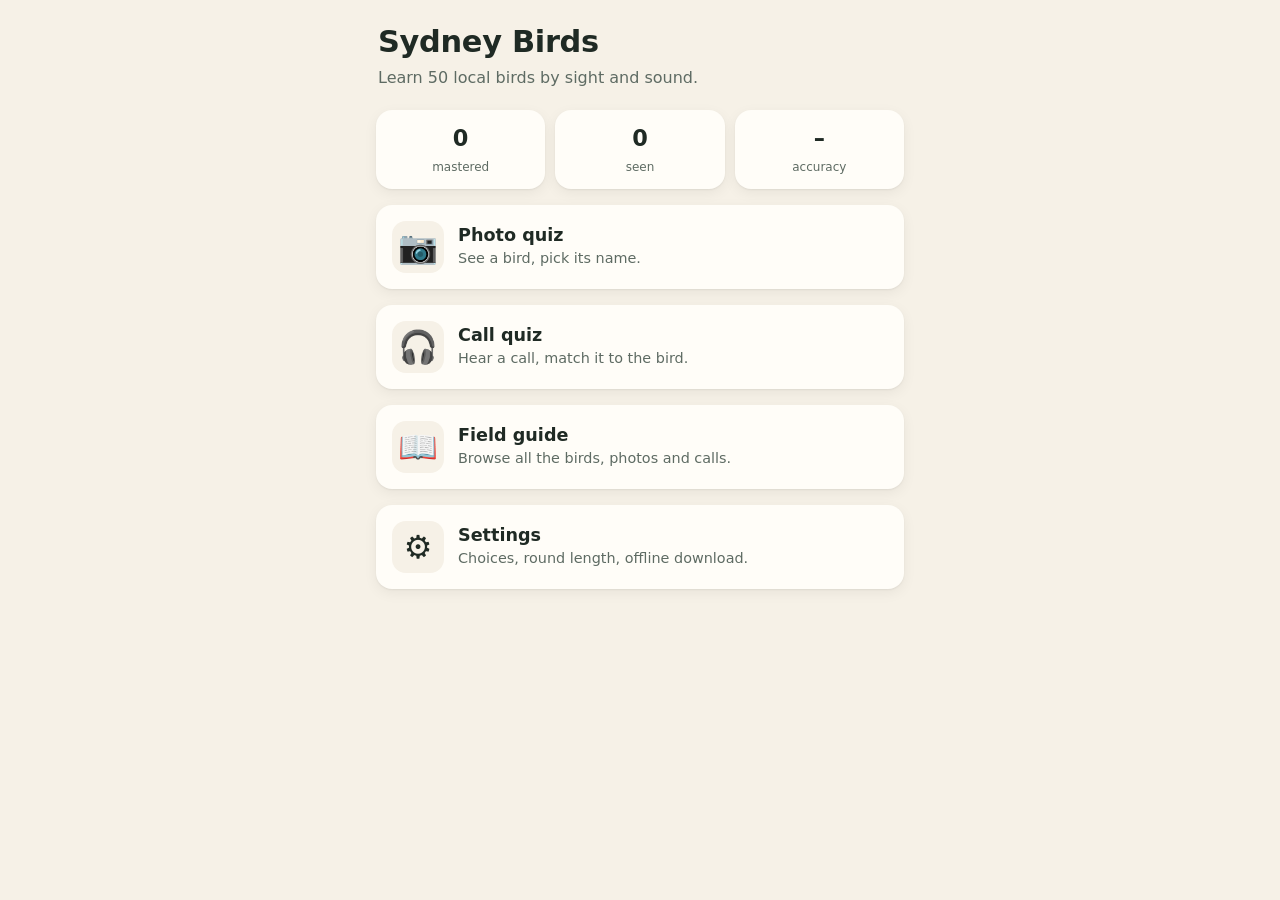
==== app/index.html @ 3a02658d "Sydney Birds: photo and call quiz app for 50 Sydney birds Installable offline web app with a photo q" ====
<!doctype html>
<html lang="en-AU">
<head>
  <meta charset="utf-8">
  <meta name="viewport" content="width=device-width, initial-scale=1, viewport-fit=cover">
  <title>Sydney Birds</title>
  <meta name="description" content="Learn the birds of Sydney by sight and sound.">
  <meta name="theme-color" content="#2f5d46">
  <meta name="apple-mobile-web-app-capable" content="yes">
  <meta name="mobile-web-app-capable" content="yes">
  <meta name="apple-mobile-web-app-status-bar-style" content="black-translucent">
  <meta name="apple-mobile-web-app-title" content="Sydney Birds">
  <link rel="manifest" href="manifest.webmanifest">
  <link rel="icon" href="icons/icon-192.png">
  <link rel="apple-touch-icon" href="icons/apple-touch-icon.png">
  <link rel="stylesheet" href="style.css">
</head>
<body>
  <main id="main" aria-live="polite"></main>
  <script src="app.js"></script>
</body>
</html>
---- app/style.css ----
:root {
  --bg: #f6f1e7;
  --card: #fffdf8;
  --ink: #1f2a24;
  --muted: #5e6b63;
  --line: #e2dccd;
  --brand: #2f5d46;
  --brand-ink: #ffffff;
  --accent: #d9822b;
  --good: #2e7d4f;
  --good-bg: #dff1e5;
  --bad: #b23a2e;
  --bad-bg: #f8e0dc;
  --shadow: 0 1px 2px rgba(0, 0, 0, .06), 0 4px 14px rgba(0, 0, 0, .06);
  --radius: 16px;
  color-scheme: light dark;
}
@media (prefers-color-scheme: dark) {
  :root {
    --bg: #131a16;
    --card: #1c2520;
    --ink: #e9efe9;
    --muted: #9fb0a5;
    --line: #2c3832;
    --brand: #5fa37f;
    --brand-ink: #0f1712;
    --good-bg: #1f3a2a;
    --bad-bg: #432421;
    --good: #7fd29e;
    --bad: #f0907f;
    --shadow: none;
  }
}

* { box-sizing: border-box; }
html, body { margin: 0; }
body {
  background: var(--bg);
  color: var(--ink);
  font: 16px/1.45 system-ui, -apple-system, "Segoe UI", Roboto, sans-serif;
  -webkit-tap-highlight-color: transparent;
  overscroll-behavior-y: none;
}
main {
  max-width: 560px;
  margin: 0 auto;
  min-height: 100dvh;
  padding: calc(env(safe-area-inset-top) + 16px) 16px calc(env(safe-area-inset-bottom) + 24px);
  display: flex;
  flex-direction: column;
  gap: 16px;
}
h1, h2, h3 { margin: 0; line-height: 1.2; }
h1 { font-size: 1.9rem; letter-spacing: -.01em; }
h2 { font-size: 1.3rem; }
p { margin: 0; }
.muted { color: var(--muted); }
.small { font-size: .8rem; }
button { font: inherit; color: inherit; cursor: pointer; }
a { color: var(--brand); }

/* Top bar */
.bar { display: flex; align-items: center; gap: 12px; min-height: 40px; }
.bar .grow { flex: 1; }
.icon-btn {
  border: 0; background: var(--card); box-shadow: var(--shadow);
  width: 40px; height: 40px; border-radius: 50%;
  display: grid; place-items: center; font-size: 1.1rem;
}
.progress { height: 6px; border-radius: 3px; background: var(--line); overflow: hidden; flex: 1; }
.progress > span { display: block; height: 100%; background: var(--brand); transition: width .3s; }

/* Home */
.hero { padding: 8px 2px 4px; }
.hero p { margin-top: 6px; }
.mode {
  display: flex; align-items: center; gap: 14px; text-align: left;
  width: 100%; border: 0; border-radius: var(--radius);
  background: var(--card); box-shadow: var(--shadow); padding: 16px;
}
.mode .emoji { font-size: 2rem; width: 52px; height: 52px; border-radius: 14px; display: grid; place-items: center; background: var(--bg); }
.mode h3 { font-size: 1.1rem; }
.mode p { color: var(--muted); font-size: .9rem; margin-top: 2px; }
.stat-row { display: grid; grid-template-columns: repeat(3, 1fr); gap: 10px; }
.stat { background: var(--card); box-shadow: var(--shadow); border-radius: var(--radius); padding: 12px; text-align: center; }
.stat b { display: block; font-size: 1.4rem; }
.stat span { font-size: .75rem; color: var(--muted); }

/* Settings */
.panel { background: var(--card); box-shadow: var(--shadow); border-radius: var(--radius); padding: 4px 16px; }
.setting { display: flex; align-items: center; justify-content: space-between; gap: 12px; padding: 12px 0; border-bottom: 1px solid var(--line); }
.setting:last-child { border-bottom: 0; }
.seg { display: inline-flex; background: var(--bg); border-radius: 10px; padding: 3px; }
.seg button { border: 0; background: transparent; padding: 6px 12px; border-radius: 8px; font-size: .9rem; }
.seg button[aria-pressed="true"] { background: var(--brand); color: var(--brand-ink); }

/* Quiz */
.media {
  position: relative; border-radius: var(--radius); overflow: hidden;
  background: var(--card); box-shadow: var(--shadow); aspect-ratio: 4 / 3;
}
.media img { width: 100%; height: 100%; object-fit: cover; display: block; }
.media .credit {
  position: absolute; left: 0; right: 0; bottom: 0; padding: 14px 10px 6px;
  font-size: .68rem; color: #fff; background: linear-gradient(transparent, rgba(0, 0, 0, .55));
  white-space: nowrap; overflow: hidden; text-overflow: ellipsis;
}
.listen { display: grid; place-items: center; gap: 10px; aspect-ratio: auto; padding: 28px 16px; }
.play {
  width: 96px; height: 96px; border-radius: 50%; border: 0;
  background: var(--brand); color: var(--brand-ink); font-size: 2.2rem;
  display: grid; place-items: center; box-shadow: var(--shadow);
}
.play.playing { animation: pulse 1.4s ease-in-out infinite; }
@keyframes pulse { 50% { transform: scale(1.06); } }

.choices { display: grid; gap: 10px; }
.choices.names button {
  border: 2px solid transparent; background: var(--card); box-shadow: var(--shadow);
  border-radius: 14px; padding: 15px 16px; text-align: left; font-size: 1.05rem; font-weight: 600;
}
.choices.photos { grid-template-columns: 1fr 1fr; }
.choices.photos.two { grid-template-columns: 1fr 1fr; }
.choices.photos button {
  border: 3px solid transparent; padding: 0; border-radius: 14px; overflow: hidden;
  background: var(--card); box-shadow: var(--shadow); aspect-ratio: 1; position: relative;
}
.choices.photos img { width: 100%; height: 100%; object-fit: cover; display: block; }
.choices.photos .label {
  position: absolute; left: 0; right: 0; bottom: 0; padding: 18px 8px 6px; font-size: .8rem; font-weight: 600;
  color: #fff; background: linear-gradient(transparent, rgba(0, 0, 0, .7));
}
.choices button.right { border-color: var(--good); background: var(--good-bg); }
.choices button.wrong { border-color: var(--bad); background: var(--bad-bg); }
.choices button:disabled { cursor: default; }
.choices button.dim { opacity: .5; }

.feedback { border-radius: var(--radius); padding: 14px 16px; display: grid; gap: 6px; }
.feedback.good { background: var(--good-bg); }
.feedback.bad { background: var(--bad-bg); }
.feedback h3 { font-size: 1.05rem; }
.feedback.good h3 { color: var(--good); }
.feedback.bad h3 { color: var(--bad); }
.feedback .actions { display: flex; gap: 8px; flex-wrap: wrap; margin-top: 4px; }

.btn {
  border: 0; border-radius: 12px; padding: 12px 18px; font-weight: 600;
  background: var(--brand); color: var(--brand-ink); text-align: center;
}
.btn.secondary { background: var(--card); color: var(--ink); box-shadow: var(--shadow); }
.btn.block { width: 100%; padding: 15px; font-size: 1.05rem; }
.sticky-next { position: sticky; bottom: calc(env(safe-area-inset-bottom) + 12px); }

/* Results */
.score { text-align: center; padding: 20px 0 4px; }
.score b { font-size: 3rem; display: block; line-height: 1; }
.missed { display: grid; gap: 8px; }
.row {
  display: flex; align-items: center; gap: 12px; padding: 8px; width: 100%; text-align: left;
  background: var(--card); box-shadow: var(--shadow); border-radius: 14px; border: 0;
}
.row img { width: 56px; height: 56px; border-radius: 10px; object-fit: cover; flex: none; }
.row .grow { flex: 1; min-width: 0; }
.row .sub { font-size: .8rem; color: var(--muted); }

/* Browse */
.search {
  width: 100%; border: 1px solid var(--line); background: var(--card); color: var(--ink);
  border-radius: 12px; padding: 12px 14px; font: inherit;
}
.grid { display: grid; grid-template-columns: repeat(auto-fill, minmax(150px, 1fr)); gap: 10px; }
.tile {
  border: 0; padding: 0; background: var(--card); box-shadow: var(--shadow);
  border-radius: 14px; overflow: hidden; text-align: left; position: relative;
}
.tile img { width: 100%; aspect-ratio: 1; object-fit: cover; display: block; }
.tile span { display: block; padding: 8px 10px 10px; font-size: .85rem; font-weight: 600; line-height: 1.25; }
.tile .dot { position: absolute; top: 8px; right: 8px; width: 12px; height: 12px; border-radius: 50%; border: 2px solid #fff; }
.dot.mastered { background: var(--good); }
.dot.learning { background: var(--accent); }

.gallery { display: flex; overflow-x: auto; scroll-snap-type: x mandatory; gap: 8px; border-radius: var(--radius); scrollbar-width: none; }
.gallery::-webkit-scrollbar { display: none; }
.gallery .media { flex: 0 0 100%; scroll-snap-align: center; }
.calls { display: grid; gap: 8px; }
.call-row { display: flex; align-items: center; gap: 12px; }
.call-row .icon-btn { flex: none; background: var(--brand); color: var(--brand-ink); }
.call-row .sub { font-size: .75rem; color: var(--muted); overflow: hidden; text-overflow: ellipsis; white-space: nowrap; }
.tip { background: var(--card); box-shadow: var(--shadow); border-radius: var(--radius); padding: 14px 16px; }

.credits li { margin-bottom: 6px; font-size: .8rem; color: var(--muted); }
.credits ul { padding-left: 18px; margin: 6px 0 14px; }
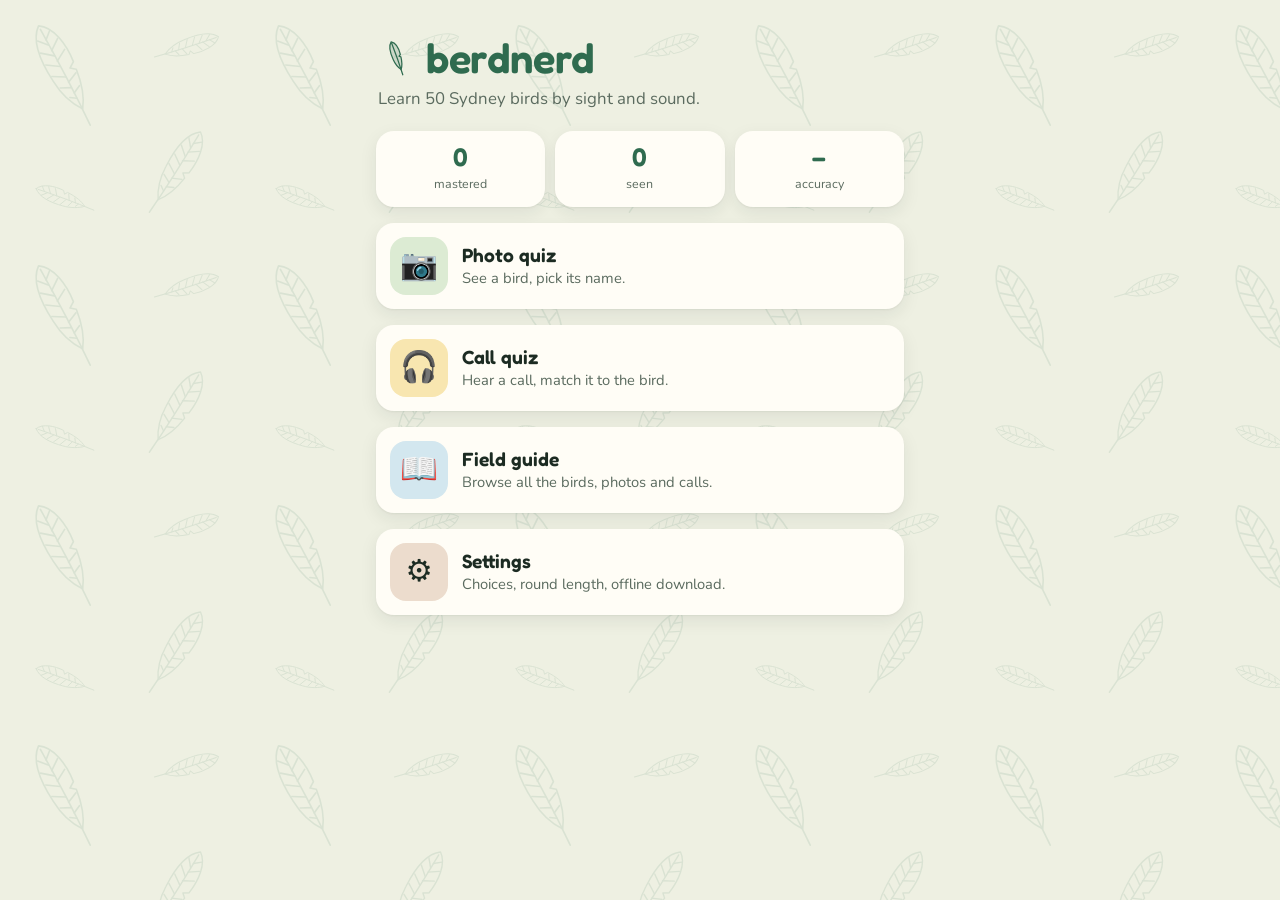
==== commit 3b2a533a: "Rename to berdnerd; new look with Fredoka/Nunito and feather motif Natural greens, wattle and sky pa" ====
--- a/app/index.html
+++ b/app/index.html
@@ -3,16 +3,19 @@
 <head>
   <meta charset="utf-8">
   <meta name="viewport" content="width=device-width, initial-scale=1, viewport-fit=cover">
-  <title>Sydney Birds</title>
+  <title>berdnerd</title>
   <meta name="description" content="Learn the birds of Sydney by sight and sound.">
-  <meta name="theme-color" content="#2f5d46">
+  <meta name="theme-color" content="#2f6b4f" media="(prefers-color-scheme: light)">
+  <meta name="theme-color" content="#12221a" media="(prefers-color-scheme: dark)">
   <meta name="apple-mobile-web-app-capable" content="yes">
   <meta name="mobile-web-app-capable" content="yes">
   <meta name="apple-mobile-web-app-status-bar-style" content="black-translucent">
-  <meta name="apple-mobile-web-app-title" content="Sydney Birds">
+  <meta name="apple-mobile-web-app-title" content="berdnerd">
   <link rel="manifest" href="manifest.webmanifest">
   <link rel="icon" href="icons/icon-192.png">
   <link rel="apple-touch-icon" href="icons/apple-touch-icon.png">
+  <link rel="preload" href="fonts/fredoka.woff2" as="font" type="font/woff2" crossorigin>
+  <link rel="preload" href="fonts/nunito.woff2" as="font" type="font/woff2" crossorigin>
   <link rel="stylesheet" href="style.css">
 </head>
 <body>
--- a/app/style.css
+++ b/app/style.css
@@ -1,34 +1,63 @@
+/* Fonts (SIL Open Font License, see fonts/) */
+@font-face {
+  font-family: 'Fredoka';
+  src: url('fonts/fredoka.woff2') format('woff2');
+  font-weight: 400 700;
+  font-display: swap;
+}
+@font-face {
+  font-family: 'Nunito';
+  src: url('fonts/nunito.woff2') format('woff2');
+  font-weight: 400 800;
+  font-display: swap;
+}
+
 :root {
-  --bg: #f6f1e7;
-  --card: #fffdf8;
-  --ink: #1f2a24;
-  --muted: #5e6b63;
-  --line: #e2dccd;
-  --brand: #2f5d46;
+  --bg: #eef0e2;
+  --motif: rgba(47, 107, 79, .10);
+  --card: #fffdf6;
+  --ink: #1c2b22;
+  --muted: #5b6b5f;
+  --line: #dde2cf;
+  --brand: #2f6b4f;
   --brand-ink: #ffffff;
-  --accent: #d9822b;
-  --good: #2e7d4f;
-  --good-bg: #dff1e5;
-  --bad: #b23a2e;
-  --bad-bg: #f8e0dc;
-  --shadow: 0 1px 2px rgba(0, 0, 0, .06), 0 4px 14px rgba(0, 0, 0, .06);
-  --radius: 16px;
+  --accent: #d99a1e;
+  --tile-sage: #dcebd3;
+  --tile-wattle: #f8e6b0;
+  --tile-sky: #d3e7ef;
+  --tile-bark: #ecdccd;
+  --listen-bg: var(--tile-wattle);
+  --good: #2b7a4b;
+  --good-bg: #dcefdf;
+  --bad: #b5452f;
+  --bad-bg: #f7e1da;
+  --shadow: 0 1px 2px rgba(28, 43, 34, .06), 0 6px 18px rgba(28, 43, 34, .08);
+  --radius: 18px;
+  --font-display: 'Fredoka', 'Nunito', system-ui, sans-serif;
+  --font-body: 'Nunito', system-ui, -apple-system, 'Segoe UI', Roboto, sans-serif;
   color-scheme: light dark;
 }
 @media (prefers-color-scheme: dark) {
   :root {
-    --bg: #131a16;
-    --card: #1c2520;
-    --ink: #e9efe9;
-    --muted: #9fb0a5;
-    --line: #2c3832;
-    --brand: #5fa37f;
-    --brand-ink: #0f1712;
-    --good-bg: #1f3a2a;
-    --bad-bg: #432421;
-    --good: #7fd29e;
-    --bad: #f0907f;
-    --shadow: none;
+    --bg: #12221a;
+    --motif: rgba(170, 220, 180, .07);
+    --card: #1b3125;
+    --ink: #eaf2ea;
+    --muted: #a9bfae;
+    --line: #2a4535;
+    --brand: #74c494;
+    --brand-ink: #0e1b13;
+    --accent: #f0c04e;
+    --tile-sage: #29503a;
+    --tile-wattle: #4f4320;
+    --tile-sky: #23475a;
+    --tile-bark: #4a3a2c;
+    --listen-bg: var(--tile-sage);
+    --good: #82d6a3;
+    --good-bg: #1f4430;
+    --bad: #f39a86;
+    --bad-bg: #4a2a24;
+    --shadow: 0 1px 2px rgba(0, 0, 0, .25);
   }
 }
 
@@ -37,9 +66,20 @@
 body {
   background: var(--bg);
   color: var(--ink);
-  font: 16px/1.45 system-ui, -apple-system, "Segoe UI", Roboto, sans-serif;
+  font: 16px/1.5 var(--font-body);
   -webkit-tap-highlight-color: transparent;
   overscroll-behavior-y: none;
+}
+/* Faint repeated feathers behind everything; the mask takes its colour from the theme. */
+body::before {
+  content: '';
+  position: fixed;
+  inset: 0;
+  z-index: -1;
+  background: var(--motif);
+  -webkit-mask: url('feathers.svg') 0 0 / 240px 240px repeat;
+  mask: url('feathers.svg') 0 0 / 240px 240px repeat;
+  pointer-events: none;
 }
 main {
   max-width: 560px;
@@ -50,9 +90,10 @@
   flex-direction: column;
   gap: 16px;
 }
-h1, h2, h3 { margin: 0; line-height: 1.2; }
-h1 { font-size: 1.9rem; letter-spacing: -.01em; }
-h2 { font-size: 1.3rem; }
+h1, h2, h3 { margin: 0; line-height: 1.15; font-family: var(--font-display); font-weight: 600; }
+h1 { font-size: 2.6rem; letter-spacing: -.01em; }
+h2 { font-size: 1.4rem; }
+h3 { font-size: 1.15rem; }
 p { margin: 0; }
 .muted { color: var(--muted); }
 .small { font-size: .8rem; }
@@ -60,38 +101,50 @@
 a { color: var(--brand); }
 
 /* Top bar */
-.bar { display: flex; align-items: center; gap: 12px; min-height: 40px; }
+.bar { display: flex; align-items: center; gap: 12px; min-height: 44px; }
 .bar .grow { flex: 1; }
 .icon-btn {
   border: 0; background: var(--card); box-shadow: var(--shadow);
-  width: 40px; height: 40px; border-radius: 50%;
-  display: grid; place-items: center; font-size: 1.1rem;
-}
-.progress { height: 6px; border-radius: 3px; background: var(--line); overflow: hidden; flex: 1; }
-.progress > span { display: block; height: 100%; background: var(--brand); transition: width .3s; }
+  width: 42px; height: 42px; border-radius: 50%;
+  display: grid; place-items: center; font-size: 1.15rem; flex: none;
+}
+.progress { height: 10px; border-radius: 5px; background: var(--line); overflow: hidden; flex: 1; }
+.progress > span { display: block; height: 100%; border-radius: 5px; background: linear-gradient(90deg, var(--brand), var(--accent)); transition: width .3s; }
+.score-pill {
+  font-family: var(--font-display); font-weight: 600; min-width: 42px; height: 32px; padding: 0 10px;
+  display: grid; place-items: center; border-radius: 16px; background: var(--tile-wattle);
+}
 
 /* Home */
-.hero { padding: 8px 2px 4px; }
-.hero p { margin-top: 6px; }
+.hero { padding: 18px 2px 4px; }
+.wordmark { display: flex; align-items: center; gap: 10px; color: var(--brand); }
+.wordmark svg { width: 38px; height: 38px; flex: none; transform: rotate(-20deg); }
+.hero p { margin-top: 4px; font-size: 1.05rem; }
 .mode {
   display: flex; align-items: center; gap: 14px; text-align: left;
   width: 100%; border: 0; border-radius: var(--radius);
-  background: var(--card); box-shadow: var(--shadow); padding: 16px;
-}
-.mode .emoji { font-size: 2rem; width: 52px; height: 52px; border-radius: 14px; display: grid; place-items: center; background: var(--bg); }
-.mode h3 { font-size: 1.1rem; }
-.mode p { color: var(--muted); font-size: .9rem; margin-top: 2px; }
+  background: var(--card); box-shadow: var(--shadow); padding: 14px;
+  transition: transform .12s;
+}
+.mode:active { transform: scale(.98); }
+.mode .emoji { font-size: 1.9rem; width: 58px; height: 58px; border-radius: 16px; display: grid; place-items: center; flex: none; }
+.mode h3 { font-size: 1.2rem; }
+.mode p { color: var(--muted); font-size: .92rem; margin-top: 1px; }
+.mode.photo .emoji { background: var(--tile-sage); }
+.mode.call .emoji { background: var(--tile-wattle); }
+.mode.browse .emoji { background: var(--tile-sky); }
+.mode.settings .emoji { background: var(--tile-bark); }
 .stat-row { display: grid; grid-template-columns: repeat(3, 1fr); gap: 10px; }
-.stat { background: var(--card); box-shadow: var(--shadow); border-radius: var(--radius); padding: 12px; text-align: center; }
-.stat b { display: block; font-size: 1.4rem; }
-.stat span { font-size: .75rem; color: var(--muted); }
+.stat { background: var(--card); box-shadow: var(--shadow); border-radius: var(--radius); padding: 12px 8px; text-align: center; }
+.stat b { display: block; font: 600 1.6rem/1.1 var(--font-display); color: var(--brand); }
+.stat span { font-size: .78rem; color: var(--muted); }
 
 /* Settings */
 .panel { background: var(--card); box-shadow: var(--shadow); border-radius: var(--radius); padding: 4px 16px; }
 .setting { display: flex; align-items: center; justify-content: space-between; gap: 12px; padding: 12px 0; border-bottom: 1px solid var(--line); }
 .setting:last-child { border-bottom: 0; }
-.seg { display: inline-flex; background: var(--bg); border-radius: 10px; padding: 3px; }
-.seg button { border: 0; background: transparent; padding: 6px 12px; border-radius: 8px; font-size: .9rem; }
+.seg { display: inline-flex; background: var(--bg); border-radius: 12px; padding: 3px; flex: none; }
+.seg button { border: 0; background: transparent; padding: 6px 12px; border-radius: 9px; font-size: .9rem; font-weight: 700; }
 .seg button[aria-pressed="true"] { background: var(--brand); color: var(--brand-ink); }
 
 /* Quiz */
@@ -105,29 +158,31 @@
   font-size: .68rem; color: #fff; background: linear-gradient(transparent, rgba(0, 0, 0, .55));
   white-space: nowrap; overflow: hidden; text-overflow: ellipsis;
 }
-.listen { display: grid; place-items: center; gap: 10px; aspect-ratio: auto; padding: 28px 16px; }
+.listen { display: grid; place-items: center; gap: 10px; aspect-ratio: auto; padding: 28px 16px; background: var(--listen-bg); }
 .play {
-  width: 96px; height: 96px; border-radius: 50%; border: 0;
-  background: var(--brand); color: var(--brand-ink); font-size: 2.2rem;
-  display: grid; place-items: center; box-shadow: var(--shadow);
+  width: 100px; height: 100px; border-radius: 50%; border: 0;
+  background: var(--brand); color: var(--brand-ink); font-size: 2.3rem;
+  display: grid; place-items: center; box-shadow: 0 0 0 8px rgba(255, 255, 255, .25), var(--shadow);
 }
 .play.playing { animation: pulse 1.4s ease-in-out infinite; }
-@keyframes pulse { 50% { transform: scale(1.06); } }
+@keyframes pulse { 50% { transform: scale(1.07); } }
+.listen p { color: var(--ink); opacity: .75; }
 
 .choices { display: grid; gap: 10px; }
 .choices.names button {
   border: 2px solid transparent; background: var(--card); box-shadow: var(--shadow);
-  border-radius: 14px; padding: 15px 16px; text-align: left; font-size: 1.05rem; font-weight: 600;
+  border-radius: 16px; padding: 15px 16px; text-align: left;
+  font: 600 1.1rem/1.2 var(--font-display);
 }
 .choices.photos { grid-template-columns: 1fr 1fr; }
-.choices.photos.two { grid-template-columns: 1fr 1fr; }
 .choices.photos button {
-  border: 3px solid transparent; padding: 0; border-radius: 14px; overflow: hidden;
+  border: 3px solid transparent; padding: 0; border-radius: 16px; overflow: hidden;
   background: var(--card); box-shadow: var(--shadow); aspect-ratio: 1; position: relative;
 }
 .choices.photos img { width: 100%; height: 100%; object-fit: cover; display: block; }
 .choices.photos .label {
-  position: absolute; left: 0; right: 0; bottom: 0; padding: 18px 8px 6px; font-size: .8rem; font-weight: 600;
+  position: absolute; left: 0; right: 0; bottom: 0; padding: 18px 8px 6px;
+  font: 600 .9rem/1.2 var(--font-display);
   color: #fff; background: linear-gradient(transparent, rgba(0, 0, 0, .7));
 }
 .choices button.right { border-color: var(--good); background: var(--good-bg); }
@@ -138,44 +193,49 @@
 .feedback { border-radius: var(--radius); padding: 14px 16px; display: grid; gap: 6px; }
 .feedback.good { background: var(--good-bg); }
 .feedback.bad { background: var(--bad-bg); }
-.feedback h3 { font-size: 1.05rem; }
+.feedback h3 { font-size: 1.25rem; }
 .feedback.good h3 { color: var(--good); }
 .feedback.bad h3 { color: var(--bad); }
 .feedback .actions { display: flex; gap: 8px; flex-wrap: wrap; margin-top: 4px; }
 
 .btn {
-  border: 0; border-radius: 12px; padding: 12px 18px; font-weight: 600;
+  border: 0; border-radius: 14px; padding: 12px 18px;
+  font: 600 1rem/1.2 var(--font-display);
   background: var(--brand); color: var(--brand-ink); text-align: center;
 }
 .btn.secondary { background: var(--card); color: var(--ink); box-shadow: var(--shadow); }
-.btn.block { width: 100%; padding: 15px; font-size: 1.05rem; }
-.sticky-next { position: sticky; bottom: calc(env(safe-area-inset-bottom) + 12px); }
+.btn.block { width: 100%; padding: 16px; font-size: 1.15rem; }
+.btn:disabled { opacity: .6; }
+.sticky-next { position: sticky; bottom: calc(env(safe-area-inset-bottom) + 12px); box-shadow: var(--shadow); }
 
 /* Results */
 .score { text-align: center; padding: 20px 0 4px; }
-.score b { font-size: 3rem; display: block; line-height: 1; }
+.score b { font: 600 3.4rem/1 var(--font-display); color: var(--brand); display: block; }
+.score p { font-family: var(--font-display); font-size: 1.2rem; margin-top: 6px; }
 .missed { display: grid; gap: 8px; }
 .row {
   display: flex; align-items: center; gap: 12px; padding: 8px; width: 100%; text-align: left;
-  background: var(--card); box-shadow: var(--shadow); border-radius: 14px; border: 0;
-}
-.row img { width: 56px; height: 56px; border-radius: 10px; object-fit: cover; flex: none; }
+  background: var(--card); box-shadow: var(--shadow); border-radius: 16px; border: 0;
+}
+.row img { width: 58px; height: 58px; border-radius: 12px; object-fit: cover; flex: none; }
 .row .grow { flex: 1; min-width: 0; }
+.row b { font-family: var(--font-display); font-weight: 600; }
 .row .sub { font-size: .8rem; color: var(--muted); }
 
-/* Browse */
+/* Field guide */
 .search {
-  width: 100%; border: 1px solid var(--line); background: var(--card); color: var(--ink);
-  border-radius: 12px; padding: 12px 14px; font: inherit;
-}
+  width: 100%; border: 2px solid var(--line); background: var(--card); color: var(--ink);
+  border-radius: 14px; padding: 12px 14px; font: inherit;
+}
+.search:focus { outline: none; border-color: var(--brand); }
 .grid { display: grid; grid-template-columns: repeat(auto-fill, minmax(150px, 1fr)); gap: 10px; }
 .tile {
   border: 0; padding: 0; background: var(--card); box-shadow: var(--shadow);
-  border-radius: 14px; overflow: hidden; text-align: left; position: relative;
-}
-.tile img { width: 100%; aspect-ratio: 1; object-fit: cover; display: block; }
-.tile span { display: block; padding: 8px 10px 10px; font-size: .85rem; font-weight: 600; line-height: 1.25; }
-.tile .dot { position: absolute; top: 8px; right: 8px; width: 12px; height: 12px; border-radius: 50%; border: 2px solid #fff; }
+  border-radius: 16px; overflow: hidden; text-align: left; position: relative;
+}
+.tile img { width: 100%; aspect-ratio: 1; object-fit: cover; display: block; background: var(--line); }
+.tile span { display: block; padding: 8px 10px 10px; font: 600 .95rem/1.2 var(--font-display); }
+.tile .dot { position: absolute; top: 8px; right: 8px; width: 14px; height: 14px; border-radius: 50%; border: 2px solid #fff; }
 .dot.mastered { background: var(--good); }
 .dot.learning { background: var(--accent); }
 
@@ -183,10 +243,13 @@
 .gallery::-webkit-scrollbar { display: none; }
 .gallery .media { flex: 0 0 100%; scroll-snap-align: center; }
 .calls { display: grid; gap: 8px; }
-.call-row { display: flex; align-items: center; gap: 12px; }
-.call-row .icon-btn { flex: none; background: var(--brand); color: var(--brand-ink); }
+.call-row { display: flex; align-items: center; gap: 12px; background: var(--card); box-shadow: var(--shadow); border-radius: 16px; padding: 8px 12px 8px 8px; }
+.call-row .icon-btn { background: var(--brand); color: var(--brand-ink); box-shadow: none; }
+.call-row .grow { min-width: 0; }
+.call-row b { font-family: var(--font-display); font-weight: 600; }
 .call-row .sub { font-size: .75rem; color: var(--muted); overflow: hidden; text-overflow: ellipsis; white-space: nowrap; }
-.tip { background: var(--card); box-shadow: var(--shadow); border-radius: var(--radius); padding: 14px 16px; }
-
+.tip { background: var(--tile-sage); border-radius: var(--radius); padding: 14px 16px; }
+
+.credits h3 { margin-top: 6px; }
 .credits li { margin-bottom: 6px; font-size: .8rem; color: var(--muted); }
 .credits ul { padding-left: 18px; margin: 6px 0 14px; }
